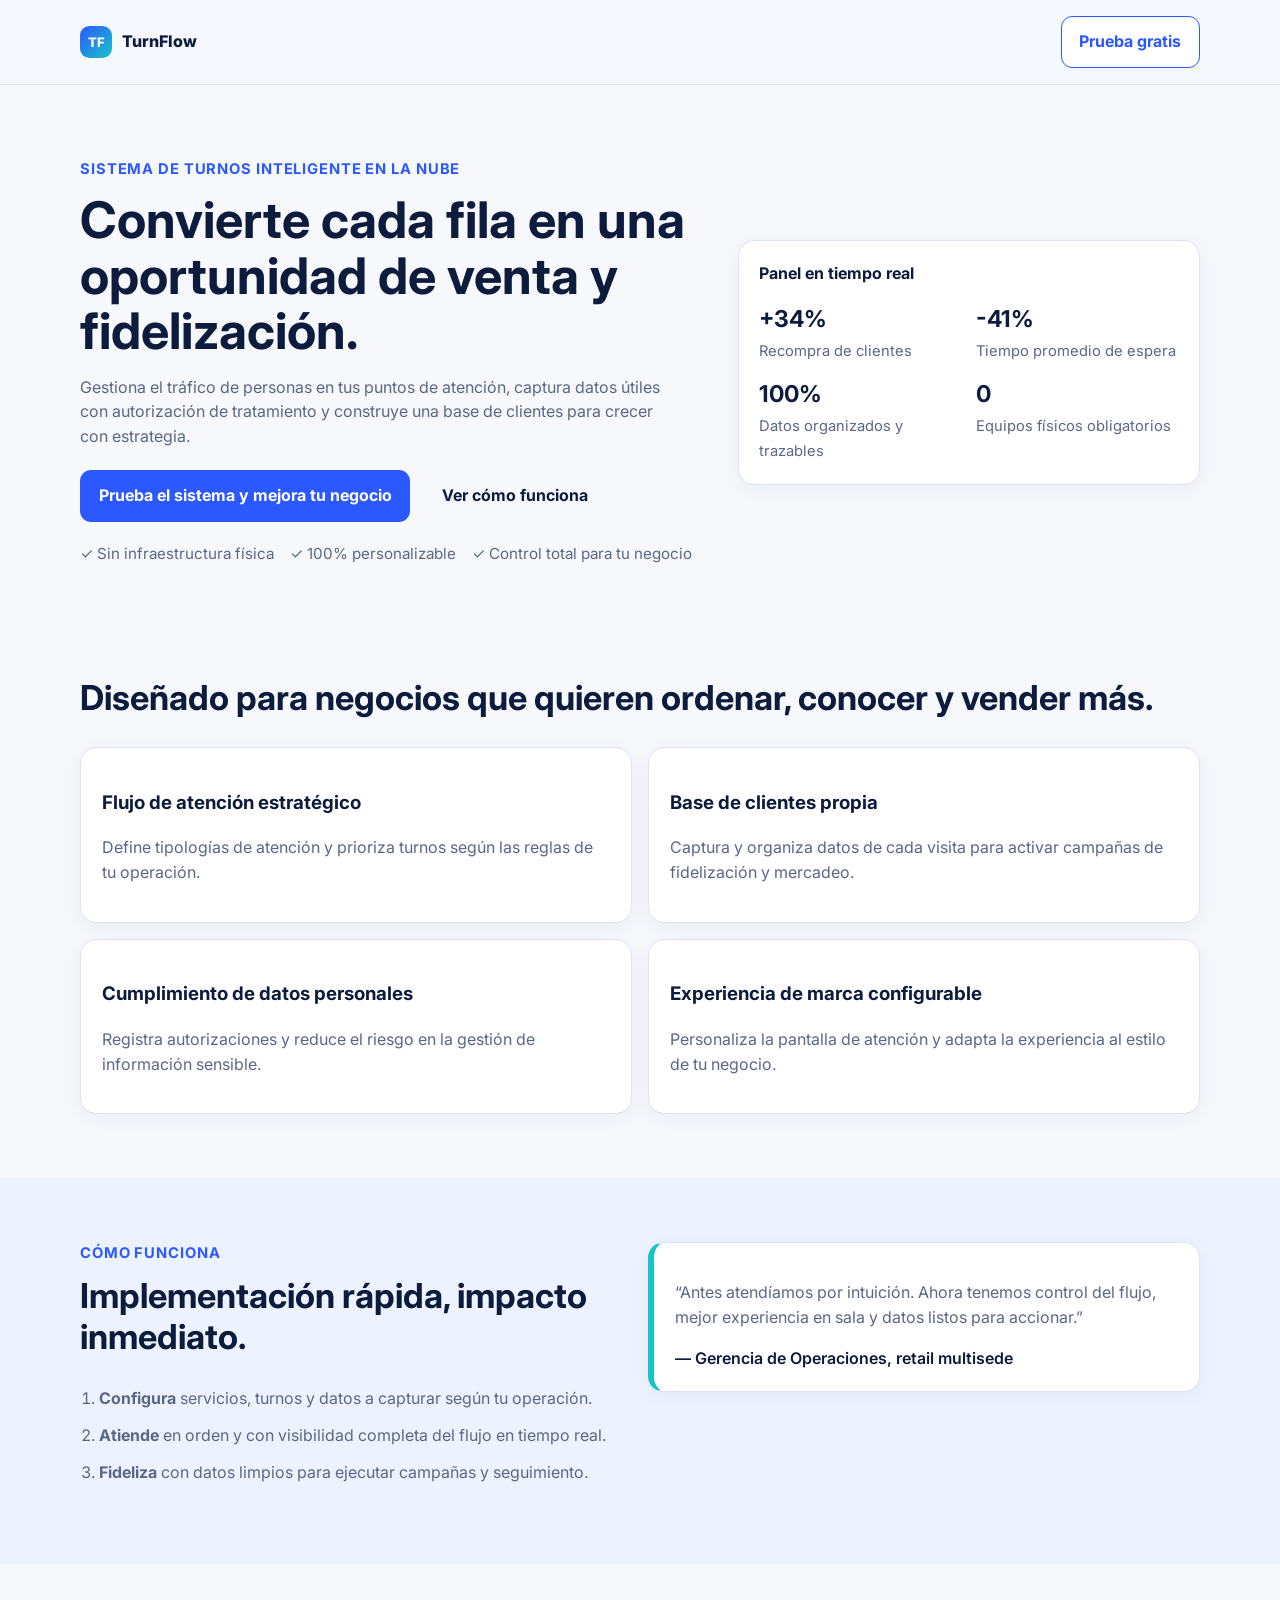
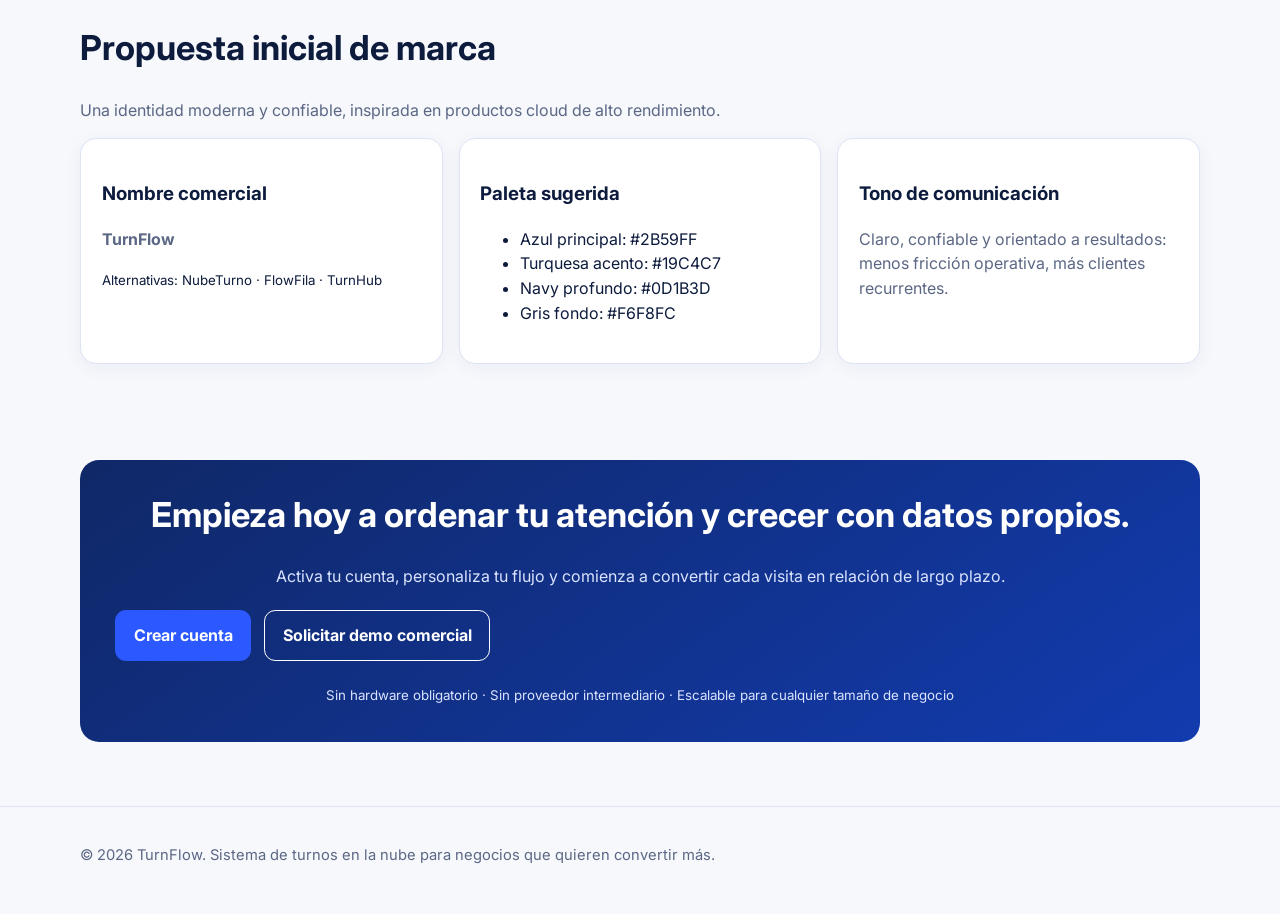
==== index.html @ b448d9f8 "Create conversion-focused TurnFlow landing page" ====
<!doctype html>
<html lang="es">
  <head>
    <meta charset="UTF-8" />
    <meta name="viewport" content="width=device-width, initial-scale=1.0" />
    <title>TurnFlow | Convierte filas en clientes fieles</title>
    <meta
      name="description"
      content="Sistema de turnos en la nube, 100% configurable y sin infraestructura física para ordenar el tráfico, proteger datos y fidelizar clientes."
    />
    <meta property="og:title" content="TurnFlow | Convierte filas en clientes fieles" />
    <meta
      property="og:description"
      content="Gestiona turnos, captura datos autorizados y aumenta la recurrencia de tus clientes desde una sola plataforma en la nube."
    />
    <meta property="og:type" content="website" />
    <link rel="preconnect" href="https://fonts.googleapis.com" />
    <link rel="preconnect" href="https://fonts.gstatic.com" crossorigin />
    <link
      href="https://fonts.googleapis.com/css2?family=Inter:wght@400;500;600;700;800&display=swap"
      rel="stylesheet"
    />
    <link rel="stylesheet" href="styles.css" />
  </head>
  <body>
    <header class="site-header">
      <div class="container nav">
        <a href="#" class="logo">
          <span class="logo-mark">TF</span>
          <span>TurnFlow</span>
        </a>
        <a class="btn btn-secondary" href="#cta">Prueba gratis</a>
      </div>
    </header>

    <main>
      <section class="hero">
        <div class="container hero-grid">
          <div>
            <p class="eyebrow">Sistema de turnos inteligente en la nube</p>
            <h1>Convierte cada fila en una oportunidad de venta y fidelización.</h1>
            <p class="hero-copy">
              Gestiona el tráfico de personas en tus puntos de atención, captura datos útiles con autorización de tratamiento y construye una base de clientes para crecer con estrategia.
            </p>
            <div class="hero-cta">
              <a class="btn btn-primary" href="#cta">Prueba el sistema y mejora tu negocio</a>
              <a class="btn btn-link" href="#demo">Ver cómo funciona</a>
            </div>
            <ul class="trust-list">
              <li>✓ Sin infraestructura física</li>
              <li>✓ 100% personalizable</li>
              <li>✓ Control total para tu negocio</li>
            </ul>
          </div>

          <aside class="card kpi-card" aria-label="Panel de métricas">
            <p class="card-title">Panel en tiempo real</p>
            <div class="kpi-grid">
              <div>
                <strong>+34%</strong>
                <span>Recompra de clientes</span>
              </div>
              <div>
                <strong>-41%</strong>
                <span>Tiempo promedio de espera</span>
              </div>
              <div>
                <strong>100%</strong>
                <span>Datos organizados y trazables</span>
              </div>
              <div>
                <strong>0</strong>
                <span>Equipos físicos obligatorios</span>
              </div>
            </div>
          </aside>
        </div>
      </section>

      <section class="section" id="beneficios">
        <div class="container">
          <h2>Diseñado para negocios que quieren ordenar, conocer y vender más.</h2>
          <div class="features-grid">
            <article class="card">
              <h3>Flujo de atención estratégico</h3>
              <p>Define tipologías de atención y prioriza turnos según las reglas de tu operación.</p>
            </article>
            <article class="card">
              <h3>Base de clientes propia</h3>
              <p>Captura y organiza datos de cada visita para activar campañas de fidelización y mercadeo.</p>
            </article>
            <article class="card">
              <h3>Cumplimiento de datos personales</h3>
              <p>Registra autorizaciones y reduce el riesgo en la gestión de información sensible.</p>
            </article>
            <article class="card">
              <h3>Experiencia de marca configurable</h3>
              <p>Personaliza la pantalla de atención y adapta la experiencia al estilo de tu negocio.</p>
            </article>
          </div>
        </div>
      </section>

      <section class="section section-alt" id="demo">
        <div class="container two-col">
          <div>
            <p class="eyebrow">Cómo funciona</p>
            <h2>Implementación rápida, impacto inmediato.</h2>
            <ol class="steps">
              <li><strong>Configura</strong> servicios, turnos y datos a capturar según tu operación.</li>
              <li><strong>Atiende</strong> en orden y con visibilidad completa del flujo en tiempo real.</li>
              <li><strong>Fideliza</strong> con datos limpios para ejecutar campañas y seguimiento.</li>
            </ol>
          </div>
          <div class="card quote">
            <p>
              “Antes atendíamos por intuición. Ahora tenemos control del flujo, mejor experiencia en sala y datos listos para accionar.”
            </p>
            <span>— Gerencia de Operaciones, retail multisede</span>
          </div>
        </div>
      </section>

      <section class="section" id="marca">
        <div class="container brand-kit">
          <h2>Propuesta inicial de marca</h2>
          <p>Una identidad moderna y confiable, inspirada en productos cloud de alto rendimiento.</p>
          <div class="brand-grid">
            <div class="card">
              <h3>Nombre comercial</h3>
              <p><strong>TurnFlow</strong></p>
              <small>Alternativas: NubeTurno · FlowFila · TurnHub</small>
            </div>
            <div class="card">
              <h3>Paleta sugerida</h3>
              <ul>
                <li>Azul principal: #2B59FF</li>
                <li>Turquesa acento: #19C4C7</li>
                <li>Navy profundo: #0D1B3D</li>
                <li>Gris fondo: #F6F8FC</li>
              </ul>
            </div>
            <div class="card">
              <h3>Tono de comunicación</h3>
              <p>Claro, confiable y orientado a resultados: menos fricción operativa, más clientes recurrentes.</p>
            </div>
          </div>
        </div>
      </section>

      <section class="section cta" id="cta">
        <div class="container cta-box">
          <h2>Empieza hoy a ordenar tu atención y crecer con datos propios.</h2>
          <p>Activa tu cuenta, personaliza tu flujo y comienza a convertir cada visita en relación de largo plazo.</p>
          <div class="hero-cta">
            <a class="btn btn-primary" href="#">Crear cuenta</a>
            <a class="btn btn-secondary" href="#">Solicitar demo comercial</a>
          </div>
          <small>Sin hardware obligatorio · Sin proveedor intermediario · Escalable para cualquier tamaño de negocio</small>
        </div>
      </section>
    </main>

    <footer class="site-footer">
      <div class="container">
        <p>© 2026 TurnFlow. Sistema de turnos en la nube para negocios que quieren convertir más.</p>
      </div>
    </footer>
  </body>
</html>
---- styles.css ----
:root {
  --primary: #2b59ff;
  --primary-dark: #1a3dba;
  --accent: #19c4c7;
  --ink: #0d1b3d;
  --muted: #5b6784;
  --surface: #ffffff;
  --bg: #f6f8fc;
  --line: #dde3f3;
}

* { box-sizing: border-box; }
body {
  margin: 0;
  font-family: 'Inter', system-ui, -apple-system, sans-serif;
  color: var(--ink);
  background: var(--bg);
  line-height: 1.55;
}

.container { width: min(1120px, 92%); margin: 0 auto; }

.site-header {
  position: sticky;
  top: 0;
  background: rgba(246, 248, 252, 0.9);
  backdrop-filter: blur(8px);
  border-bottom: 1px solid var(--line);
  z-index: 20;
}
.nav { display: flex; justify-content: space-between; align-items: center; padding: 1rem 0; }
.logo { display: flex; align-items: center; gap: 0.65rem; color: var(--ink); text-decoration: none; font-weight: 800; }
.logo-mark {
  width: 2rem;
  height: 2rem;
  border-radius: 0.6rem;
  display: inline-grid;
  place-items: center;
  color: #fff;
  background: linear-gradient(135deg, var(--primary), var(--accent));
  font-size: 0.82rem;
}

.hero { padding: 4.6rem 0 3rem; }
.hero-grid {
  display: grid;
  gap: 2rem;
  align-items: center;
  grid-template-columns: 1.15fr 0.85fr;
}
.eyebrow { color: var(--primary); font-weight: 700; margin: 0 0 0.7rem; font-size: 0.92rem; text-transform: uppercase; letter-spacing: 0.06em; }
h1 { font-size: clamp(2rem, 4.4vw, 3.15rem); line-height: 1.1; margin: 0 0 1rem; }
.hero-copy { color: var(--muted); max-width: 60ch; }

.hero-cta { display: flex; flex-wrap: wrap; gap: 0.8rem; margin: 1.3rem 0; }
.btn {
  display: inline-flex;
  align-items: center;
  justify-content: center;
  border-radius: 0.7rem;
  padding: 0.78rem 1.1rem;
  font-weight: 700;
  text-decoration: none;
  border: 1px solid transparent;
}
.btn-primary { color: #fff; background: var(--primary); }
.btn-primary:hover { background: var(--primary-dark); }
.btn-secondary { color: var(--primary); border-color: var(--primary); background: #fff; }
.btn-link { color: var(--ink); }

.trust-list {
  margin: 1rem 0 0;
  padding: 0;
  list-style: none;
  display: flex;
  gap: 1rem;
  flex-wrap: wrap;
  color: var(--muted);
  font-size: 0.95rem;
}

.section { padding: 4rem 0; }
.section-alt { background: #edf2ff; }
h2 { font-size: clamp(1.5rem, 3vw, 2.15rem); line-height: 1.18; margin-top: 0; }

.card {
  background: var(--surface);
  border: 1px solid var(--line);
  border-radius: 1rem;
  padding: 1.3rem;
  box-shadow: 0 4px 18px rgba(19, 39, 92, 0.05);
}
.kpi-card .card-title { margin-top: 0; font-weight: 700; }
.kpi-grid { display: grid; grid-template-columns: repeat(2, minmax(0, 1fr)); gap: 0.9rem; }
.kpi-grid strong { display: block; font-size: 1.45rem; }
.kpi-grid span { color: var(--muted); font-size: 0.92rem; }

.features-grid {
  display: grid;
  grid-template-columns: repeat(2, minmax(0, 1fr));
  gap: 1rem;
  margin-top: 1.2rem;
}
.features-grid p, .steps, .quote p, .brand-kit p { color: var(--muted); }

.two-col { display: grid; gap: 1rem; grid-template-columns: 1fr 1fr; align-items: start; }
.steps { padding-left: 1.2rem; display: grid; gap: 0.75rem; }
.quote { border-left: 6px solid var(--accent); }
.quote span { display: block; margin-top: 0.6rem; color: var(--ink); font-weight: 600; }

.brand-grid { display: grid; gap: 1rem; grid-template-columns: repeat(3, minmax(0, 1fr)); margin-top: 1rem; }

.cta { padding-top: 2rem; }
.cta-box {
  text-align: center;
  background: linear-gradient(145deg, #102867, #123baf);
  color: white;
  padding: 2.2rem;
  border-radius: 1.2rem;
}
.cta-box p, .cta-box small { color: #dbe4ff; }
.cta-box .btn-secondary { border-color: #fff; color: #fff; background: transparent; }

.site-footer { border-top: 1px solid var(--line); padding: 1.4rem 0 2rem; color: var(--muted); font-size: 0.92rem; }

@media (max-width: 900px) {
  .hero-grid,
  .features-grid,
  .two-col,
  .brand-grid {
    grid-template-columns: 1fr;
  }
  .hero { padding-top: 3rem; }
}
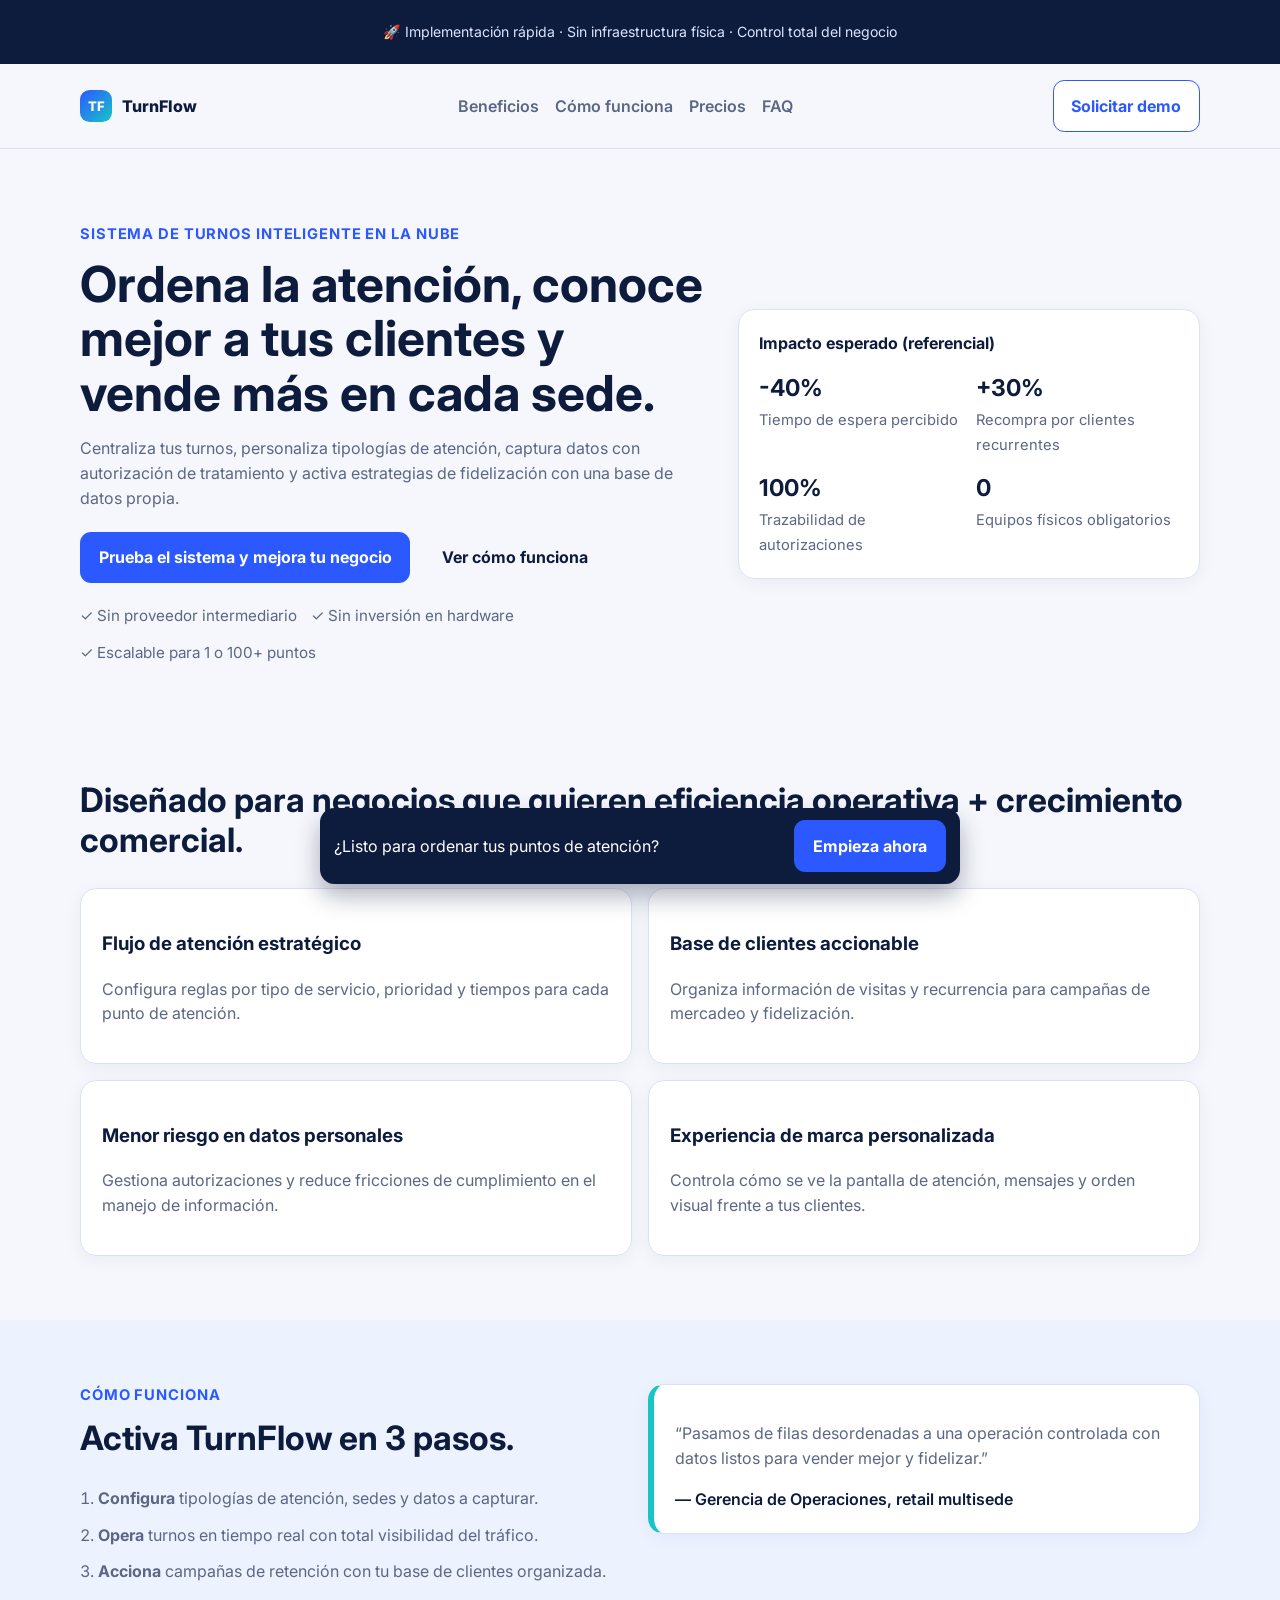
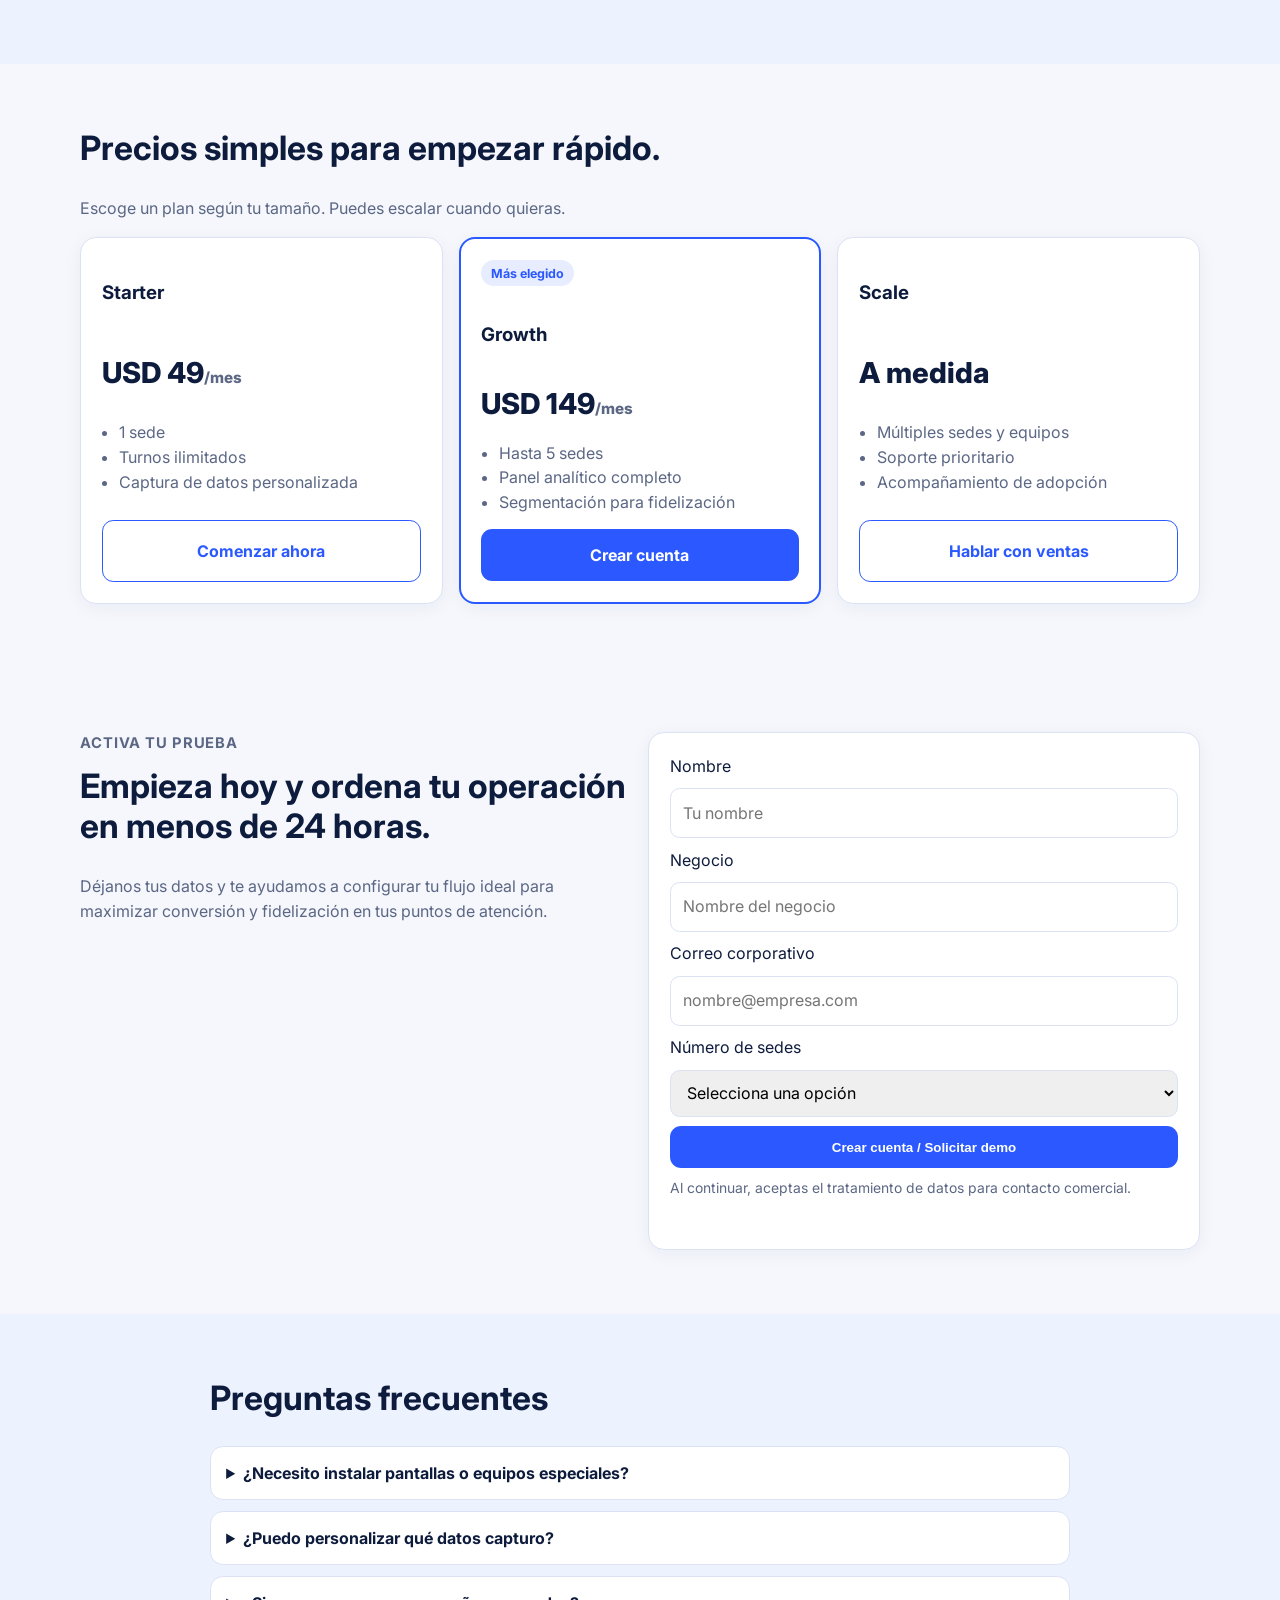
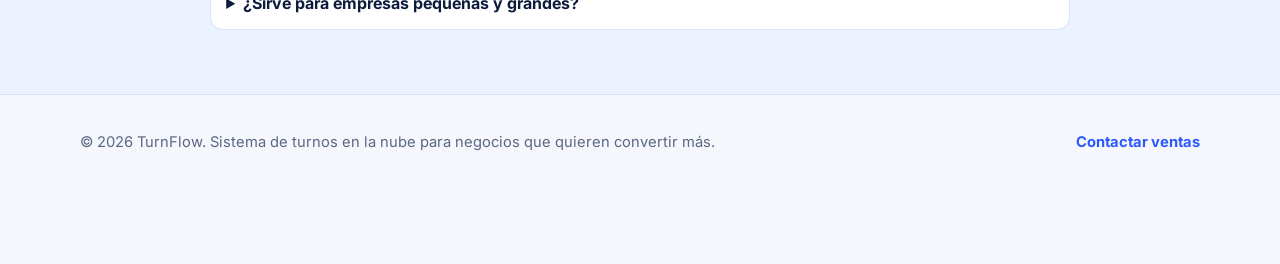
==== commit 2c8b1a80: "Refine landing conversion flow and add Vercel auto-deploy workflow" ====
--- a/index.html
+++ b/index.html
@@ -6,12 +6,12 @@
     <title>TurnFlow | Convierte filas en clientes fieles</title>
     <meta
       name="description"
-      content="Sistema de turnos en la nube, 100% configurable y sin infraestructura física para ordenar el tráfico, proteger datos y fidelizar clientes."
+      content="Sistema de turnos en la nube para ordenar el tráfico, capturar datos autorizados y aumentar la recompra en tus puntos de atención."
     />
     <meta property="og:title" content="TurnFlow | Convierte filas en clientes fieles" />
     <meta
       property="og:description"
-      content="Gestiona turnos, captura datos autorizados y aumenta la recurrencia de tus clientes desde una sola plataforma en la nube."
+      content="Sin hardware, 100% configurable y listo para crecer con tus sedes."
     />
     <meta property="og:type" content="website" />
     <link rel="preconnect" href="https://fonts.googleapis.com" />
@@ -23,50 +23,62 @@
     <link rel="stylesheet" href="styles.css" />
   </head>
   <body>
+    <div class="topbar">
+      <p>🚀 Implementación rápida · Sin infraestructura física · Control total del negocio</p>
+    </div>
+
     <header class="site-header">
       <div class="container nav">
-        <a href="#" class="logo">
+        <a href="#inicio" class="logo" aria-label="Ir al inicio">
           <span class="logo-mark">TF</span>
           <span>TurnFlow</span>
         </a>
-        <a class="btn btn-secondary" href="#cta">Prueba gratis</a>
+
+        <nav class="nav-links" aria-label="Principal">
+          <a href="#beneficios">Beneficios</a>
+          <a href="#como-funciona">Cómo funciona</a>
+          <a href="#precios">Precios</a>
+          <a href="#faq">FAQ</a>
+        </nav>
+
+        <a class="btn btn-secondary" href="#cta">Solicitar demo</a>
       </div>
     </header>
 
-    <main>
+    <main id="inicio">
       <section class="hero">
         <div class="container hero-grid">
           <div>
             <p class="eyebrow">Sistema de turnos inteligente en la nube</p>
-            <h1>Convierte cada fila en una oportunidad de venta y fidelización.</h1>
+            <h1>Ordena la atención, conoce mejor a tus clientes y vende más en cada sede.</h1>
             <p class="hero-copy">
-              Gestiona el tráfico de personas en tus puntos de atención, captura datos útiles con autorización de tratamiento y construye una base de clientes para crecer con estrategia.
+              Centraliza tus turnos, personaliza tipologías de atención, captura datos con autorización de tratamiento y activa estrategias de fidelización con una base de datos propia.
             </p>
             <div class="hero-cta">
               <a class="btn btn-primary" href="#cta">Prueba el sistema y mejora tu negocio</a>
-              <a class="btn btn-link" href="#demo">Ver cómo funciona</a>
+              <a class="btn btn-link" href="#como-funciona">Ver cómo funciona</a>
             </div>
             <ul class="trust-list">
-              <li>✓ Sin infraestructura física</li>
-              <li>✓ 100% personalizable</li>
-              <li>✓ Control total para tu negocio</li>
+              <li>✓ Sin proveedor intermediario</li>
+              <li>✓ Sin inversión en hardware</li>
+              <li>✓ Escalable para 1 o 100+ puntos</li>
             </ul>
           </div>
 
           <aside class="card kpi-card" aria-label="Panel de métricas">
-            <p class="card-title">Panel en tiempo real</p>
+            <p class="card-title">Impacto esperado (referencial)</p>
             <div class="kpi-grid">
               <div>
-                <strong>+34%</strong>
-                <span>Recompra de clientes</span>
-              </div>
-              <div>
-                <strong>-41%</strong>
-                <span>Tiempo promedio de espera</span>
+                <strong>-40%</strong>
+                <span>Tiempo de espera percibido</span>
+              </div>
+              <div>
+                <strong>+30%</strong>
+                <span>Recompra por clientes recurrentes</span>
               </div>
               <div>
                 <strong>100%</strong>
-                <span>Datos organizados y trazables</span>
+                <span>Trazabilidad de autorizaciones</span>
               </div>
               <div>
                 <strong>0</strong>
@@ -79,92 +91,155 @@
 
       <section class="section" id="beneficios">
         <div class="container">
-          <h2>Diseñado para negocios que quieren ordenar, conocer y vender más.</h2>
+          <h2>Diseñado para negocios que quieren eficiencia operativa + crecimiento comercial.</h2>
           <div class="features-grid">
             <article class="card">
               <h3>Flujo de atención estratégico</h3>
-              <p>Define tipologías de atención y prioriza turnos según las reglas de tu operación.</p>
-            </article>
-            <article class="card">
-              <h3>Base de clientes propia</h3>
-              <p>Captura y organiza datos de cada visita para activar campañas de fidelización y mercadeo.</p>
-            </article>
-            <article class="card">
-              <h3>Cumplimiento de datos personales</h3>
-              <p>Registra autorizaciones y reduce el riesgo en la gestión de información sensible.</p>
-            </article>
-            <article class="card">
-              <h3>Experiencia de marca configurable</h3>
-              <p>Personaliza la pantalla de atención y adapta la experiencia al estilo de tu negocio.</p>
-            </article>
-          </div>
-        </div>
-      </section>
-
-      <section class="section section-alt" id="demo">
+              <p>Configura reglas por tipo de servicio, prioridad y tiempos para cada punto de atención.</p>
+            </article>
+            <article class="card">
+              <h3>Base de clientes accionable</h3>
+              <p>Organiza información de visitas y recurrencia para campañas de mercadeo y fidelización.</p>
+            </article>
+            <article class="card">
+              <h3>Menor riesgo en datos personales</h3>
+              <p>Gestiona autorizaciones y reduce fricciones de cumplimiento en el manejo de información.</p>
+            </article>
+            <article class="card">
+              <h3>Experiencia de marca personalizada</h3>
+              <p>Controla cómo se ve la pantalla de atención, mensajes y orden visual frente a tus clientes.</p>
+            </article>
+          </div>
+        </div>
+      </section>
+
+      <section class="section section-alt" id="como-funciona">
         <div class="container two-col">
           <div>
             <p class="eyebrow">Cómo funciona</p>
-            <h2>Implementación rápida, impacto inmediato.</h2>
+            <h2>Activa TurnFlow en 3 pasos.</h2>
             <ol class="steps">
-              <li><strong>Configura</strong> servicios, turnos y datos a capturar según tu operación.</li>
-              <li><strong>Atiende</strong> en orden y con visibilidad completa del flujo en tiempo real.</li>
-              <li><strong>Fideliza</strong> con datos limpios para ejecutar campañas y seguimiento.</li>
+              <li><strong>Configura</strong> tipologías de atención, sedes y datos a capturar.</li>
+              <li><strong>Opera</strong> turnos en tiempo real con total visibilidad del tráfico.</li>
+              <li><strong>Acciona</strong> campañas de retención con tu base de clientes organizada.</li>
             </ol>
           </div>
           <div class="card quote">
             <p>
-              “Antes atendíamos por intuición. Ahora tenemos control del flujo, mejor experiencia en sala y datos listos para accionar.”
+              “Pasamos de filas desordenadas a una operación controlada con datos listos para vender mejor y fidelizar.”
             </p>
             <span>— Gerencia de Operaciones, retail multisede</span>
           </div>
         </div>
       </section>
 
-      <section class="section" id="marca">
-        <div class="container brand-kit">
-          <h2>Propuesta inicial de marca</h2>
-          <p>Una identidad moderna y confiable, inspirada en productos cloud de alto rendimiento.</p>
-          <div class="brand-grid">
-            <div class="card">
-              <h3>Nombre comercial</h3>
-              <p><strong>TurnFlow</strong></p>
-              <small>Alternativas: NubeTurno · FlowFila · TurnHub</small>
-            </div>
-            <div class="card">
-              <h3>Paleta sugerida</h3>
+      <section class="section" id="precios">
+        <div class="container">
+          <h2>Precios simples para empezar rápido.</h2>
+          <p class="section-intro">Escoge un plan según tu tamaño. Puedes escalar cuando quieras.</p>
+          <div class="pricing-grid">
+            <article class="card pricing-card">
+              <h3>Starter</h3>
+              <p class="price">USD 49<span>/mes</span></p>
               <ul>
-                <li>Azul principal: #2B59FF</li>
-                <li>Turquesa acento: #19C4C7</li>
-                <li>Navy profundo: #0D1B3D</li>
-                <li>Gris fondo: #F6F8FC</li>
+                <li>1 sede</li>
+                <li>Turnos ilimitados</li>
+                <li>Captura de datos personalizada</li>
               </ul>
-            </div>
-            <div class="card">
-              <h3>Tono de comunicación</h3>
-              <p>Claro, confiable y orientado a resultados: menos fricción operativa, más clientes recurrentes.</p>
-            </div>
-          </div>
-        </div>
-      </section>
-
-      <section class="section cta" id="cta">
-        <div class="container cta-box">
-          <h2>Empieza hoy a ordenar tu atención y crecer con datos propios.</h2>
-          <p>Activa tu cuenta, personaliza tu flujo y comienza a convertir cada visita en relación de largo plazo.</p>
-          <div class="hero-cta">
-            <a class="btn btn-primary" href="#">Crear cuenta</a>
-            <a class="btn btn-secondary" href="#">Solicitar demo comercial</a>
-          </div>
-          <small>Sin hardware obligatorio · Sin proveedor intermediario · Escalable para cualquier tamaño de negocio</small>
+              <a class="btn btn-secondary" href="#cta">Comenzar ahora</a>
+            </article>
+            <article class="card pricing-card featured">
+              <p class="badge">Más elegido</p>
+              <h3>Growth</h3>
+              <p class="price">USD 149<span>/mes</span></p>
+              <ul>
+                <li>Hasta 5 sedes</li>
+                <li>Panel analítico completo</li>
+                <li>Segmentación para fidelización</li>
+              </ul>
+              <a class="btn btn-primary" href="#cta">Crear cuenta</a>
+            </article>
+            <article class="card pricing-card">
+              <h3>Scale</h3>
+              <p class="price">A medida</p>
+              <ul>
+                <li>Múltiples sedes y equipos</li>
+                <li>Soporte prioritario</li>
+                <li>Acompañamiento de adopción</li>
+              </ul>
+              <a class="btn btn-secondary" href="#cta">Hablar con ventas</a>
+            </article>
+          </div>
+        </div>
+      </section>
+
+      <section class="section" id="cta">
+        <div class="container cta-shell">
+          <div class="cta-copy">
+            <p class="eyebrow">Activa tu prueba</p>
+            <h2>Empieza hoy y ordena tu operación en menos de 24 horas.</h2>
+            <p>
+              Déjanos tus datos y te ayudamos a configurar tu flujo ideal para maximizar conversión y fidelización en tus puntos de atención.
+            </p>
+          </div>
+
+          <form class="card lead-form" id="lead-form">
+            <label for="name">Nombre</label>
+            <input id="name" name="name" type="text" placeholder="Tu nombre" required />
+
+            <label for="business">Negocio</label>
+            <input id="business" name="business" type="text" placeholder="Nombre del negocio" required />
+
+            <label for="email">Correo corporativo</label>
+            <input id="email" name="email" type="email" placeholder="nombre@empresa.com" required />
+
+            <label for="size">Número de sedes</label>
+            <select id="size" name="size" required>
+              <option value="" selected disabled>Selecciona una opción</option>
+              <option>1 sede</option>
+              <option>2 a 5 sedes</option>
+              <option>6 a 20 sedes</option>
+              <option>20+ sedes</option>
+            </select>
+
+            <button class="btn btn-primary" type="submit">Crear cuenta / Solicitar demo</button>
+            <p class="form-note">Al continuar, aceptas el tratamiento de datos para contacto comercial.</p>
+            <p id="form-success" class="form-success" role="status" aria-live="polite"></p>
+          </form>
+        </div>
+      </section>
+
+      <section class="section section-alt" id="faq">
+        <div class="container faq">
+          <h2>Preguntas frecuentes</h2>
+          <details>
+            <summary>¿Necesito instalar pantallas o equipos especiales?</summary>
+            <p>No. TurnFlow es cloud y funciona con la infraestructura digital que ya tienes.</p>
+          </details>
+          <details>
+            <summary>¿Puedo personalizar qué datos capturo?</summary>
+            <p>Sí. Definimos contigo qué información necesitas según tu estrategia y cumplimiento.</p>
+          </details>
+          <details>
+            <summary>¿Sirve para empresas pequeñas y grandes?</summary>
+            <p>Sí. El sistema escala desde una sola sede hasta operaciones multisede.</p>
+          </details>
         </div>
       </section>
     </main>
 
+    <div class="sticky-cta">
+      <p>¿Listo para ordenar tus puntos de atención?</p>
+      <a class="btn btn-primary" href="#cta">Empieza ahora</a>
+    </div>
+
     <footer class="site-footer">
-      <div class="container">
+      <div class="container footer-grid">
         <p>© 2026 TurnFlow. Sistema de turnos en la nube para negocios que quieren convertir más.</p>
+        <a href="#cta">Contactar ventas</a>
       </div>
     </footer>
+
+    <script src="script.js"></script>
   </body>
 </html>
--- a/styles.css
+++ b/styles.css
@@ -1,15 +1,23 @@
 :root {
   --primary: #2b59ff;
-  --primary-dark: #1a3dba;
+  --primary-dark: #1738ad;
   --accent: #19c4c7;
   --ink: #0d1b3d;
   --muted: #5b6784;
   --surface: #ffffff;
-  --bg: #f6f8fc;
-  --line: #dde3f3;
-}
-
-* { box-sizing: border-box; }
+  --bg: #f5f7fc;
+  --line: #dbe2f4;
+  --ok: #0e9f6e;
+}
+
+* {
+  box-sizing: border-box;
+}
+
+html {
+  scroll-behavior: smooth;
+}
+
 body {
   margin: 0;
   font-family: 'Inter', system-ui, -apple-system, sans-serif;
@@ -18,18 +26,45 @@
   line-height: 1.55;
 }
 
-.container { width: min(1120px, 92%); margin: 0 auto; }
+.container {
+  width: min(1120px, 92%);
+  margin: 0 auto;
+}
+
+.topbar {
+  text-align: center;
+  background: #0d1b3d;
+  color: #dbe4ff;
+  font-size: 0.88rem;
+  padding: 0.45rem 0.75rem;
+}
 
 .site-header {
   position: sticky;
   top: 0;
-  background: rgba(246, 248, 252, 0.9);
+  background: rgba(245, 247, 252, 0.92);
   backdrop-filter: blur(8px);
   border-bottom: 1px solid var(--line);
   z-index: 20;
 }
-.nav { display: flex; justify-content: space-between; align-items: center; padding: 1rem 0; }
-.logo { display: flex; align-items: center; gap: 0.65rem; color: var(--ink); text-decoration: none; font-weight: 800; }
+
+.nav {
+  display: flex;
+  justify-content: space-between;
+  align-items: center;
+  gap: 1rem;
+  padding: 1rem 0;
+}
+
+.logo {
+  display: inline-flex;
+  align-items: center;
+  gap: 0.65rem;
+  color: var(--ink);
+  text-decoration: none;
+  font-weight: 800;
+}
+
 .logo-mark {
   width: 2rem;
   height: 2rem;
@@ -41,18 +76,67 @@
   font-size: 0.82rem;
 }
 
-.hero { padding: 4.6rem 0 3rem; }
+.nav-links {
+  display: inline-flex;
+  gap: 1rem;
+}
+
+.nav-links a {
+  text-decoration: none;
+  color: var(--muted);
+  font-weight: 600;
+}
+
+.hero {
+  padding: 4.6rem 0 3.2rem;
+}
+
 .hero-grid {
   display: grid;
   gap: 2rem;
   align-items: center;
   grid-template-columns: 1.15fr 0.85fr;
 }
-.eyebrow { color: var(--primary); font-weight: 700; margin: 0 0 0.7rem; font-size: 0.92rem; text-transform: uppercase; letter-spacing: 0.06em; }
-h1 { font-size: clamp(2rem, 4.4vw, 3.15rem); line-height: 1.1; margin: 0 0 1rem; }
-.hero-copy { color: var(--muted); max-width: 60ch; }
-
-.hero-cta { display: flex; flex-wrap: wrap; gap: 0.8rem; margin: 1.3rem 0; }
+
+.eyebrow {
+  color: var(--primary);
+  font-weight: 700;
+  margin: 0 0 0.7rem;
+  font-size: 0.92rem;
+  text-transform: uppercase;
+  letter-spacing: 0.06em;
+}
+
+h1 {
+  font-size: clamp(2rem, 4.4vw, 3.1rem);
+  line-height: 1.1;
+  margin: 0 0 1rem;
+}
+
+h2 {
+  font-size: clamp(1.45rem, 3vw, 2.1rem);
+  line-height: 1.2;
+  margin-top: 0;
+}
+
+.hero-copy,
+.section-intro,
+.features-grid p,
+.steps,
+.quote p,
+.faq p,
+.form-note,
+.cta-copy p {
+  color: var(--muted);
+}
+
+.hero-cta {
+  display: flex;
+  flex-wrap: wrap;
+  gap: 0.8rem;
+  margin: 1.3rem 0;
+}
+
 .btn {
   display: inline-flex;
   align-items: center;
@@ -62,26 +146,46 @@
   font-weight: 700;
   text-decoration: none;
   border: 1px solid transparent;
-}
-.btn-primary { color: #fff; background: var(--primary); }
-.btn-primary:hover { background: var(--primary-dark); }
-.btn-secondary { color: var(--primary); border-color: var(--primary); background: #fff; }
-.btn-link { color: var(--ink); }
+  cursor: pointer;
+}
+
+.btn-primary {
+  color: #fff;
+  background: var(--primary);
+}
+
+.btn-primary:hover {
+  background: var(--primary-dark);
+}
+
+.btn-secondary {
+  color: var(--primary);
+  border-color: var(--primary);
+  background: #fff;
+}
+
+.btn-link {
+  color: var(--ink);
+}
 
 .trust-list {
   margin: 1rem 0 0;
   padding: 0;
   list-style: none;
   display: flex;
-  gap: 1rem;
+  gap: 0.85rem;
   flex-wrap: wrap;
   color: var(--muted);
   font-size: 0.95rem;
 }
 
-.section { padding: 4rem 0; }
-.section-alt { background: #edf2ff; }
-h2 { font-size: clamp(1.5rem, 3vw, 2.15rem); line-height: 1.18; margin-top: 0; }
+.section {
+  padding: 4rem 0;
+}
+
+.section-alt {
+  background: #edf2ff;
+}
 
 .card {
   background: var(--surface);
@@ -90,10 +194,27 @@
   padding: 1.3rem;
   box-shadow: 0 4px 18px rgba(19, 39, 92, 0.05);
 }
-.kpi-card .card-title { margin-top: 0; font-weight: 700; }
-.kpi-grid { display: grid; grid-template-columns: repeat(2, minmax(0, 1fr)); gap: 0.9rem; }
-.kpi-grid strong { display: block; font-size: 1.45rem; }
-.kpi-grid span { color: var(--muted); font-size: 0.92rem; }
+
+.kpi-card .card-title {
+  margin-top: 0;
+  font-weight: 700;
+}
+
+.kpi-grid {
+  display: grid;
+  grid-template-columns: repeat(2, minmax(0, 1fr));
+  gap: 0.9rem;
+}
+
+.kpi-grid strong {
+  display: block;
+  font-size: 1.45rem;
+}
+
+.kpi-grid span {
+  color: var(--muted);
+  font-size: 0.92rem;
+}
 
 .features-grid {
   display: grid;
@@ -101,34 +222,184 @@
   gap: 1rem;
   margin-top: 1.2rem;
 }
-.features-grid p, .steps, .quote p, .brand-kit p { color: var(--muted); }
-
-.two-col { display: grid; gap: 1rem; grid-template-columns: 1fr 1fr; align-items: start; }
-.steps { padding-left: 1.2rem; display: grid; gap: 0.75rem; }
-.quote { border-left: 6px solid var(--accent); }
-.quote span { display: block; margin-top: 0.6rem; color: var(--ink); font-weight: 600; }
-
-.brand-grid { display: grid; gap: 1rem; grid-template-columns: repeat(3, minmax(0, 1fr)); margin-top: 1rem; }
-
-.cta { padding-top: 2rem; }
-.cta-box {
-  text-align: center;
-  background: linear-gradient(145deg, #102867, #123baf);
-  color: white;
-  padding: 2.2rem;
-  border-radius: 1.2rem;
-}
-.cta-box p, .cta-box small { color: #dbe4ff; }
-.cta-box .btn-secondary { border-color: #fff; color: #fff; background: transparent; }
-
-.site-footer { border-top: 1px solid var(--line); padding: 1.4rem 0 2rem; color: var(--muted); font-size: 0.92rem; }
-
-@media (max-width: 900px) {
+
+.two-col {
+  display: grid;
+  gap: 1rem;
+  grid-template-columns: 1fr 1fr;
+  align-items: start;
+}
+
+.steps {
+  padding-left: 1.1rem;
+  display: grid;
+  gap: 0.75rem;
+}
+
+.quote {
+  border-left: 6px solid var(--accent);
+}
+
+.quote span {
+  display: block;
+  margin-top: 0.6rem;
+  color: var(--ink);
+  font-weight: 600;
+}
+
+.pricing-grid {
+  display: grid;
+  grid-template-columns: repeat(3, minmax(0, 1fr));
+  gap: 1rem;
+  margin-top: 1rem;
+}
+
+.pricing-card {
+  display: grid;
+  gap: 0.9rem;
+}
+
+.price {
+  font-size: 1.8rem;
+  margin: 0;
+  font-weight: 800;
+}
+
+.price span {
+  font-size: 0.95rem;
+  color: var(--muted);
+}
+
+.pricing-card ul {
+  margin: 0;
+  padding-left: 1.1rem;
+  color: var(--muted);
+}
+
+.pricing-card.featured {
+  border: 2px solid var(--primary);
+}
+
+.badge {
+  display: inline-flex;
+  width: fit-content;
+  margin: 0;
+  background: #e7edff;
+  color: var(--primary);
+  border-radius: 999px;
+  padding: 0.22rem 0.6rem;
+  font-size: 0.78rem;
+  font-weight: 700;
+}
+
+.cta-shell {
+  display: grid;
+  gap: 1rem;
+  grid-template-columns: 1fr 1fr;
+}
+
+.lead-form {
+  display: grid;
+  gap: 0.6rem;
+}
+
+.lead-form input,
+.lead-form select {
+  border: 1px solid var(--line);
+  border-radius: 0.6rem;
+  padding: 0.72rem 0.75rem;
+  font: inherit;
+}
+
+.form-note {
+  font-size: 0.87rem;
+  margin: 0;
+}
+
+.form-success {
+  min-height: 1.2rem;
+  margin: 0;
+  color: var(--ok);
+  font-weight: 600;
+}
+
+.faq {
+  max-width: 860px;
+}
+
+.faq details {
+  background: #fff;
+  border: 1px solid var(--line);
+  border-radius: 0.8rem;
+  padding: 0.85rem 0.95rem;
+}
+
+.faq details + details {
+  margin-top: 0.7rem;
+}
+
+.faq summary {
+  cursor: pointer;
+  font-weight: 700;
+}
+
+.sticky-cta {
+  position: fixed;
+  bottom: 1rem;
+  left: 50%;
+  transform: translateX(-50%);
+  width: min(640px, 94%);
+  display: flex;
+  justify-content: space-between;
+  align-items: center;
+  gap: 1rem;
+  background: #0d1b3d;
+  color: #fff;
+  padding: 0.75rem 0.9rem;
+  border-radius: 0.9rem;
+  box-shadow: 0 12px 24px rgba(10, 20, 48, 0.32);
+}
+
+.sticky-cta p {
+  margin: 0;
+}
+
+.site-footer {
+  border-top: 1px solid var(--line);
+  padding: 1.3rem 0 6rem;
+  color: var(--muted);
+  font-size: 0.92rem;
+}
+
+.footer-grid {
+  display: flex;
+  justify-content: space-between;
+  gap: 1rem;
+  align-items: center;
+}
+
+.footer-grid a {
+  color: var(--primary);
+  text-decoration: none;
+  font-weight: 700;
+}
+
+@media (max-width: 980px) {
   .hero-grid,
   .features-grid,
   .two-col,
-  .brand-grid {
+  .pricing-grid,
+  .cta-shell {
     grid-template-columns: 1fr;
   }
-  .hero { padding-top: 3rem; }
-}
+
+  .nav-links {
+    display: none;
+  }
+
+  .sticky-cta {
+    align-items: stretch;
+    flex-direction: column;
+    text-align: center;
+  }
+}
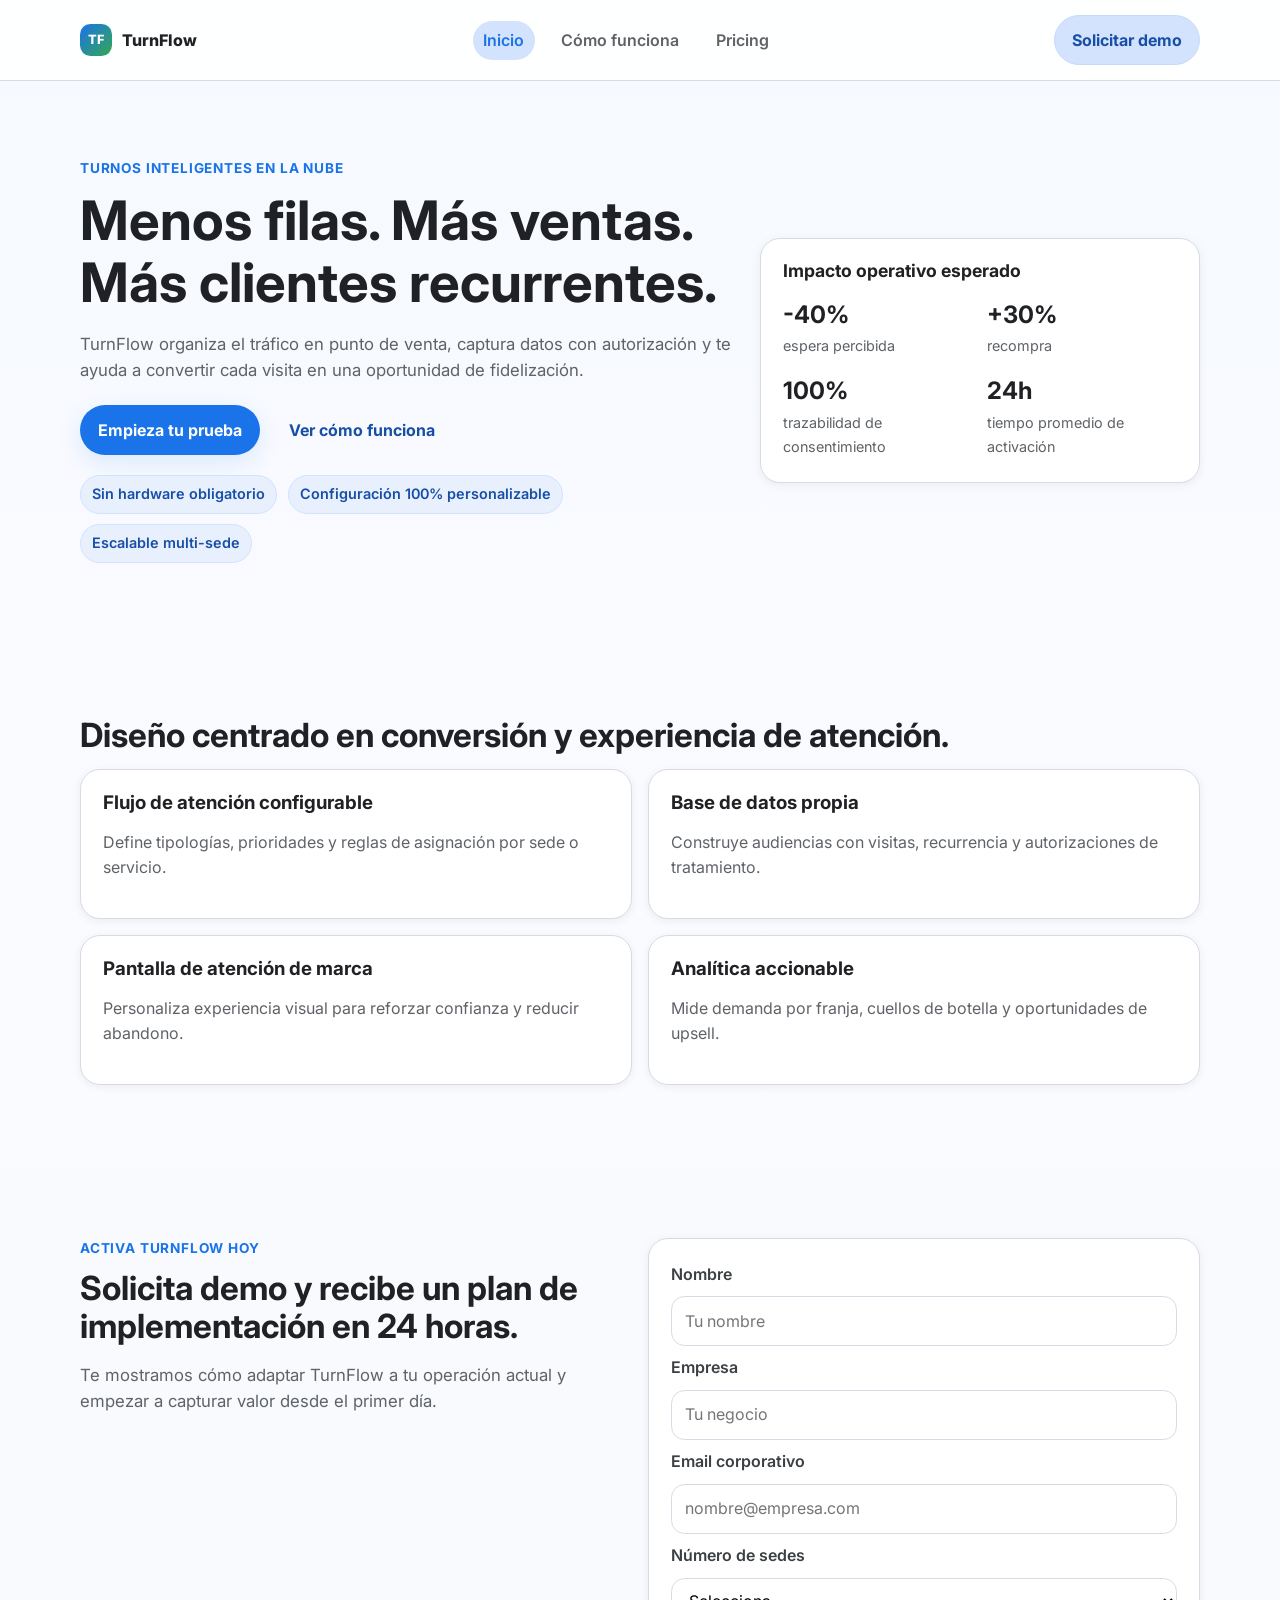
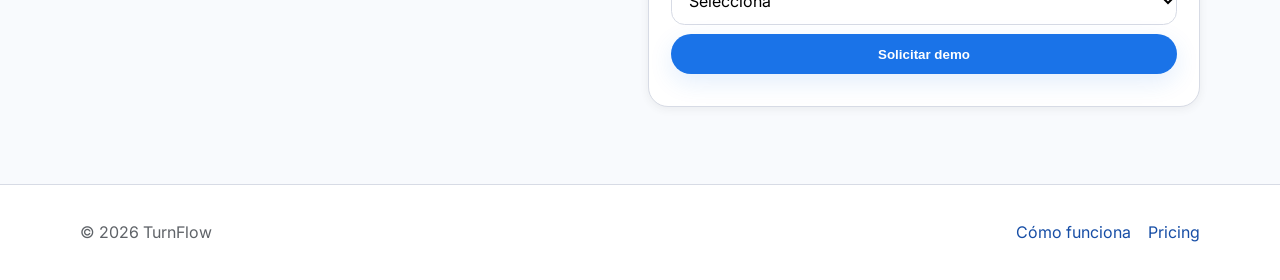
==== commit fc80037f: "Add dedicated pricing and how-it-works pages with expanded FAQ" ====
--- a/index.html
+++ b/index.html
@@ -6,14 +6,8 @@
     <title>TurnFlow | Convierte filas en clientes fieles</title>
     <meta
       name="description"
-      content="Sistema de turnos en la nube para ordenar el tráfico, capturar datos autorizados y aumentar la recompra en tus puntos de atención."
+      content="Sistema de turnos cloud para ordenar atención, capturar datos autorizados y aumentar recompra."
     />
-    <meta property="og:title" content="TurnFlow | Convierte filas en clientes fieles" />
-    <meta
-      property="og:description"
-      content="Sin hardware, 100% configurable y listo para crecer con tus sedes."
-    />
-    <meta property="og:type" content="website" />
     <link rel="preconnect" href="https://fonts.googleapis.com" />
     <link rel="preconnect" href="https://fonts.gstatic.com" crossorigin />
     <link
@@ -23,220 +17,138 @@
     <link rel="stylesheet" href="styles.css" />
   </head>
   <body>
-    <div class="topbar">
-      <p>🚀 Implementación rápida · Sin infraestructura física · Control total del negocio</p>
-    </div>
-
     <header class="site-header">
-      <div class="container nav">
-        <a href="#inicio" class="logo" aria-label="Ir al inicio">
+      <div class="container nav-shell">
+        <a href="index.html" class="logo" aria-label="TurnFlow inicio">
           <span class="logo-mark">TF</span>
           <span>TurnFlow</span>
         </a>
 
-        <nav class="nav-links" aria-label="Principal">
-          <a href="#beneficios">Beneficios</a>
-          <a href="#como-funciona">Cómo funciona</a>
-          <a href="#precios">Precios</a>
-          <a href="#faq">FAQ</a>
+        <nav class="nav-links" aria-label="Navegación principal">
+          <a href="index.html" aria-current="page">Inicio</a>
+          <a href="como-funciona.html">Cómo funciona</a>
+          <a href="pricing.html">Pricing</a>
         </nav>
 
-        <a class="btn btn-secondary" href="#cta">Solicitar demo</a>
+        <a class="btn btn-tonal" href="#cta">Solicitar demo</a>
       </div>
     </header>
 
-    <main id="inicio">
-      <section class="hero">
+    <main>
+      <section class="hero section">
         <div class="container hero-grid">
           <div>
-            <p class="eyebrow">Sistema de turnos inteligente en la nube</p>
-            <h1>Ordena la atención, conoce mejor a tus clientes y vende más en cada sede.</h1>
-            <p class="hero-copy">
-              Centraliza tus turnos, personaliza tipologías de atención, captura datos con autorización de tratamiento y activa estrategias de fidelización con una base de datos propia.
+            <p class="eyebrow">Turnos inteligentes en la nube</p>
+            <h1>Menos filas. Más ventas. Más clientes recurrentes.</h1>
+            <p class="lead">
+              TurnFlow organiza el tráfico en punto de venta, captura datos con autorización y te
+              ayuda a convertir cada visita en una oportunidad de fidelización.
             </p>
-            <div class="hero-cta">
-              <a class="btn btn-primary" href="#cta">Prueba el sistema y mejora tu negocio</a>
-              <a class="btn btn-link" href="#como-funciona">Ver cómo funciona</a>
+
+            <div class="cta-row">
+              <a class="btn btn-primary" href="#cta">Empieza tu prueba</a>
+              <a class="btn btn-text" href="como-funciona.html">Ver cómo funciona</a>
             </div>
-            <ul class="trust-list">
-              <li>✓ Sin proveedor intermediario</li>
-              <li>✓ Sin inversión en hardware</li>
-              <li>✓ Escalable para 1 o 100+ puntos</li>
+
+            <ul class="chips">
+              <li>Sin hardware obligatorio</li>
+              <li>Configuración 100% personalizable</li>
+              <li>Escalable multi-sede</li>
             </ul>
           </div>
 
-          <aside class="card kpi-card" aria-label="Panel de métricas">
-            <p class="card-title">Impacto esperado (referencial)</p>
-            <div class="kpi-grid">
-              <div>
+          <aside class="card metric-panel" aria-label="Métricas">
+            <h2>Impacto operativo esperado</h2>
+            <div class="metric-grid">
+              <article>
                 <strong>-40%</strong>
-                <span>Tiempo de espera percibido</span>
-              </div>
-              <div>
+                <span>espera percibida</span>
+              </article>
+              <article>
                 <strong>+30%</strong>
-                <span>Recompra por clientes recurrentes</span>
-              </div>
-              <div>
+                <span>recompra</span>
+              </article>
+              <article>
                 <strong>100%</strong>
-                <span>Trazabilidad de autorizaciones</span>
-              </div>
-              <div>
-                <strong>0</strong>
-                <span>Equipos físicos obligatorios</span>
-              </div>
+                <span>trazabilidad de consentimiento</span>
+              </article>
+              <article>
+                <strong>24h</strong>
+                <span>tiempo promedio de activación</span>
+              </article>
             </div>
           </aside>
         </div>
       </section>
 
-      <section class="section" id="beneficios">
+      <section class="section">
         <div class="container">
-          <h2>Diseñado para negocios que quieren eficiencia operativa + crecimiento comercial.</h2>
-          <div class="features-grid">
+          <h2>Diseño centrado en conversión y experiencia de atención.</h2>
+          <div class="feature-grid">
             <article class="card">
-              <h3>Flujo de atención estratégico</h3>
-              <p>Configura reglas por tipo de servicio, prioridad y tiempos para cada punto de atención.</p>
+              <h3>Flujo de atención configurable</h3>
+              <p>Define tipologías, prioridades y reglas de asignación por sede o servicio.</p>
             </article>
             <article class="card">
-              <h3>Base de clientes accionable</h3>
-              <p>Organiza información de visitas y recurrencia para campañas de mercadeo y fidelización.</p>
+              <h3>Base de datos propia</h3>
+              <p>Construye audiencias con visitas, recurrencia y autorizaciones de tratamiento.</p>
             </article>
             <article class="card">
-              <h3>Menor riesgo en datos personales</h3>
-              <p>Gestiona autorizaciones y reduce fricciones de cumplimiento en el manejo de información.</p>
+              <h3>Pantalla de atención de marca</h3>
+              <p>Personaliza experiencia visual para reforzar confianza y reducir abandono.</p>
             </article>
             <article class="card">
-              <h3>Experiencia de marca personalizada</h3>
-              <p>Controla cómo se ve la pantalla de atención, mensajes y orden visual frente a tus clientes.</p>
+              <h3>Analítica accionable</h3>
+              <p>Mide demanda por franja, cuellos de botella y oportunidades de upsell.</p>
             </article>
           </div>
         </div>
       </section>
 
-      <section class="section section-alt" id="como-funciona">
-        <div class="container two-col">
+      <section class="section section-alt" id="cta">
+        <div class="container cta-layout">
           <div>
-            <p class="eyebrow">Cómo funciona</p>
-            <h2>Activa TurnFlow en 3 pasos.</h2>
-            <ol class="steps">
-              <li><strong>Configura</strong> tipologías de atención, sedes y datos a capturar.</li>
-              <li><strong>Opera</strong> turnos en tiempo real con total visibilidad del tráfico.</li>
-              <li><strong>Acciona</strong> campañas de retención con tu base de clientes organizada.</li>
-            </ol>
-          </div>
-          <div class="card quote">
-            <p>
-              “Pasamos de filas desordenadas a una operación controlada con datos listos para vender mejor y fidelizar.”
-            </p>
-            <span>— Gerencia de Operaciones, retail multisede</span>
-          </div>
-        </div>
-      </section>
-
-      <section class="section" id="precios">
-        <div class="container">
-          <h2>Precios simples para empezar rápido.</h2>
-          <p class="section-intro">Escoge un plan según tu tamaño. Puedes escalar cuando quieras.</p>
-          <div class="pricing-grid">
-            <article class="card pricing-card">
-              <h3>Starter</h3>
-              <p class="price">USD 49<span>/mes</span></p>
-              <ul>
-                <li>1 sede</li>
-                <li>Turnos ilimitados</li>
-                <li>Captura de datos personalizada</li>
-              </ul>
-              <a class="btn btn-secondary" href="#cta">Comenzar ahora</a>
-            </article>
-            <article class="card pricing-card featured">
-              <p class="badge">Más elegido</p>
-              <h3>Growth</h3>
-              <p class="price">USD 149<span>/mes</span></p>
-              <ul>
-                <li>Hasta 5 sedes</li>
-                <li>Panel analítico completo</li>
-                <li>Segmentación para fidelización</li>
-              </ul>
-              <a class="btn btn-primary" href="#cta">Crear cuenta</a>
-            </article>
-            <article class="card pricing-card">
-              <h3>Scale</h3>
-              <p class="price">A medida</p>
-              <ul>
-                <li>Múltiples sedes y equipos</li>
-                <li>Soporte prioritario</li>
-                <li>Acompañamiento de adopción</li>
-              </ul>
-              <a class="btn btn-secondary" href="#cta">Hablar con ventas</a>
-            </article>
-          </div>
-        </div>
-      </section>
-
-      <section class="section" id="cta">
-        <div class="container cta-shell">
-          <div class="cta-copy">
-            <p class="eyebrow">Activa tu prueba</p>
-            <h2>Empieza hoy y ordena tu operación en menos de 24 horas.</h2>
-            <p>
-              Déjanos tus datos y te ayudamos a configurar tu flujo ideal para maximizar conversión y fidelización en tus puntos de atención.
+            <p class="eyebrow">Activa TurnFlow hoy</p>
+            <h2>Solicita demo y recibe un plan de implementación en 24 horas.</h2>
+            <p class="lead">
+              Te mostramos cómo adaptar TurnFlow a tu operación actual y empezar a capturar valor
+              desde el primer día.
             </p>
           </div>
 
           <form class="card lead-form" id="lead-form">
             <label for="name">Nombre</label>
-            <input id="name" name="name" type="text" placeholder="Tu nombre" required />
+            <input id="name" name="name" required type="text" placeholder="Tu nombre" />
 
-            <label for="business">Negocio</label>
-            <input id="business" name="business" type="text" placeholder="Nombre del negocio" required />
+            <label for="business">Empresa</label>
+            <input id="business" name="business" required type="text" placeholder="Tu negocio" />
 
-            <label for="email">Correo corporativo</label>
-            <input id="email" name="email" type="email" placeholder="nombre@empresa.com" required />
+            <label for="email">Email corporativo</label>
+            <input id="email" name="email" required type="email" placeholder="nombre@empresa.com" />
 
             <label for="size">Número de sedes</label>
             <select id="size" name="size" required>
-              <option value="" selected disabled>Selecciona una opción</option>
+              <option value="" selected disabled>Selecciona</option>
               <option>1 sede</option>
               <option>2 a 5 sedes</option>
               <option>6 a 20 sedes</option>
               <option>20+ sedes</option>
             </select>
 
-            <button class="btn btn-primary" type="submit">Crear cuenta / Solicitar demo</button>
-            <p class="form-note">Al continuar, aceptas el tratamiento de datos para contacto comercial.</p>
+            <button type="submit" class="btn btn-primary">Solicitar demo</button>
             <p id="form-success" class="form-success" role="status" aria-live="polite"></p>
           </form>
         </div>
       </section>
-
-      <section class="section section-alt" id="faq">
-        <div class="container faq">
-          <h2>Preguntas frecuentes</h2>
-          <details>
-            <summary>¿Necesito instalar pantallas o equipos especiales?</summary>
-            <p>No. TurnFlow es cloud y funciona con la infraestructura digital que ya tienes.</p>
-          </details>
-          <details>
-            <summary>¿Puedo personalizar qué datos capturo?</summary>
-            <p>Sí. Definimos contigo qué información necesitas según tu estrategia y cumplimiento.</p>
-          </details>
-          <details>
-            <summary>¿Sirve para empresas pequeñas y grandes?</summary>
-            <p>Sí. El sistema escala desde una sola sede hasta operaciones multisede.</p>
-          </details>
-        </div>
-      </section>
     </main>
 
-    <div class="sticky-cta">
-      <p>¿Listo para ordenar tus puntos de atención?</p>
-      <a class="btn btn-primary" href="#cta">Empieza ahora</a>
-    </div>
-
     <footer class="site-footer">
-      <div class="container footer-grid">
-        <p>© 2026 TurnFlow. Sistema de turnos en la nube para negocios que quieren convertir más.</p>
-        <a href="#cta">Contactar ventas</a>
+      <div class="container footer-shell">
+        <p>© 2026 TurnFlow</p>
+        <div>
+          <a href="como-funciona.html">Cómo funciona</a>
+          <a href="pricing.html">Pricing</a>
+        </div>
       </div>
     </footer>
 
--- a/styles.css
+++ b/styles.css
@@ -1,28 +1,28 @@
 :root {
-  --primary: #2b59ff;
-  --primary-dark: #1738ad;
-  --accent: #19c4c7;
-  --ink: #0d1b3d;
-  --muted: #5b6784;
-  --surface: #ffffff;
-  --bg: #f5f7fc;
-  --line: #dbe2f4;
-  --ok: #0e9f6e;
+  --md-primary: #1a73e8;
+  --md-on-primary: #ffffff;
+  --md-primary-container: #d3e3fd;
+  --md-secondary-container: #e8f0fe;
+  --md-surface: #ffffff;
+  --md-surface-2: #f8fafd;
+  --md-outline: #d7dbe5;
+  --md-text: #202124;
+  --md-text-muted: #5f6368;
+  --radius-l: 1.25rem;
+  --radius-m: 0.85rem;
+  --shadow-1: 0 2px 8px rgba(60, 64, 67, 0.08);
+  --shadow-2: 0 8px 24px rgba(26, 115, 232, 0.12);
 }
 
 * {
   box-sizing: border-box;
-}
-
-html {
-  scroll-behavior: smooth;
 }
 
 body {
   margin: 0;
   font-family: 'Inter', system-ui, -apple-system, sans-serif;
-  color: var(--ink);
-  background: var(--bg);
+  color: var(--md-text);
+  background: linear-gradient(180deg, #f6f9ff 0%, #fdfdff 100%);
   line-height: 1.55;
 }
 
@@ -31,49 +31,53 @@
   margin: 0 auto;
 }
 
-.topbar {
-  text-align: center;
-  background: #0d1b3d;
-  color: #dbe4ff;
-  font-size: 0.88rem;
-  padding: 0.45rem 0.75rem;
+.section {
+  padding: 4.8rem 0;
+}
+
+.compact-top {
+  padding-top: 0;
+}
+
+.section-alt {
+  background: var(--md-surface-2);
 }
 
 .site-header {
   position: sticky;
   top: 0;
-  background: rgba(245, 247, 252, 0.92);
+  z-index: 30;
+  border-bottom: 1px solid var(--md-outline);
+  background: rgba(255, 255, 255, 0.9);
   backdrop-filter: blur(8px);
-  border-bottom: 1px solid var(--line);
-  z-index: 20;
-}
-
-.nav {
+}
+
+.nav-shell {
+  padding: 0.95rem 0;
   display: flex;
+  align-items: center;
   justify-content: space-between;
-  align-items: center;
-  gap: 1rem;
-  padding: 1rem 0;
+  gap: 1rem;
 }
 
 .logo {
   display: inline-flex;
   align-items: center;
   gap: 0.65rem;
-  color: var(--ink);
   text-decoration: none;
+  color: var(--md-text);
   font-weight: 800;
 }
 
 .logo-mark {
   width: 2rem;
   height: 2rem;
-  border-radius: 0.6rem;
-  display: inline-grid;
+  border-radius: 0.65rem;
+  display: grid;
   place-items: center;
-  color: #fff;
-  background: linear-gradient(135deg, var(--primary), var(--accent));
-  font-size: 0.82rem;
+  color: var(--md-on-primary);
+  font-size: 0.8rem;
+  background: linear-gradient(135deg, #1a73e8, #34a853);
 }
 
 .nav-links {
@@ -83,323 +87,320 @@
 
 .nav-links a {
   text-decoration: none;
-  color: var(--muted);
+  color: var(--md-text-muted);
   font-weight: 600;
-}
-
-.hero {
-  padding: 4.6rem 0 3.2rem;
+  padding: 0.45rem 0.65rem;
+  border-radius: 999px;
+}
+
+.nav-links a[aria-current='page'],
+.nav-links a:hover {
+  color: var(--md-primary);
+  background: var(--md-primary-container);
+}
+
+h1,
+h2,
+h3 {
+  margin: 0 0 0.9rem;
+  line-height: 1.15;
+}
+
+h1 {
+  font-size: clamp(2rem, 4.3vw, 3.4rem);
+}
+
+h2 {
+  font-size: clamp(1.35rem, 2.6vw, 2.1rem);
+}
+
+.lead {
+  color: var(--md-text-muted);
+  font-size: 1.05rem;
+  max-width: 62ch;
+}
+
+.eyebrow {
+  margin: 0 0 0.6rem;
+  color: var(--md-primary);
+  letter-spacing: 0.06em;
+  text-transform: uppercase;
+  font-size: 0.85rem;
+  font-weight: 700;
 }
 
 .hero-grid {
   display: grid;
-  gap: 2rem;
+  grid-template-columns: 1.2fr 0.8fr;
+  gap: 1.2rem;
   align-items: center;
-  grid-template-columns: 1.15fr 0.85fr;
-}
-
-.eyebrow {
-  color: var(--primary);
-  font-weight: 700;
-  margin: 0 0 0.7rem;
-  font-size: 0.92rem;
-  text-transform: uppercase;
-  letter-spacing: 0.06em;
-}
-
-h1 {
-  font-size: clamp(2rem, 4.4vw, 3.1rem);
-  line-height: 1.1;
-  margin: 0 0 1rem;
-}
-
-h2 {
-  font-size: clamp(1.45rem, 3vw, 2.1rem);
-  line-height: 1.2;
-  margin-top: 0;
-}
-
-.hero-copy,
-.section-intro,
-.features-grid p,
-.steps,
-.quote p,
-.faq p,
-.form-note,
-.cta-copy p {
-  color: var(--muted);
-}
-
-.hero-cta {
+}
+
+.cta-row {
   display: flex;
   flex-wrap: wrap;
-  gap: 0.8rem;
-  margin: 1.3rem 0;
+  gap: 0.75rem;
+  margin-top: 1.4rem;
+}
+
+.chips {
+  margin: 1.25rem 0 0;
+  padding: 0;
+  list-style: none;
+  display: flex;
+  flex-wrap: wrap;
+  gap: 0.65rem;
+}
+
+.chips li {
+  background: var(--md-secondary-container);
+  color: #174ea6;
+  border: 1px solid #d2e3fc;
+  padding: 0.45rem 0.7rem;
+  border-radius: 999px;
+  font-weight: 600;
+  font-size: 0.9rem;
+}
+
+.card {
+  background: var(--md-surface);
+  border: 1px solid var(--md-outline);
+  border-radius: var(--radius-l);
+  box-shadow: var(--shadow-1);
+  padding: 1.4rem;
+}
+
+.metric-panel h2 {
+  font-size: 1.1rem;
+}
+
+.metric-grid {
+  display: grid;
+  grid-template-columns: repeat(2, minmax(0, 1fr));
+  gap: 0.9rem;
+}
+
+.metric-grid strong {
+  font-size: 1.5rem;
+  display: block;
+}
+
+.metric-grid span {
+  color: var(--md-text-muted);
+  font-size: 0.9rem;
+}
+
+.feature-grid {
+  display: grid;
+  grid-template-columns: repeat(2, minmax(0, 1fr));
+  gap: 1rem;
+}
+
+.feature-grid p,
+p {
+  color: var(--md-text-muted);
+}
+
+.cta-layout {
+  display: grid;
+  gap: 1rem;
+  grid-template-columns: 1fr 1fr;
+  align-items: start;
+}
+
+.lead-form {
+  display: grid;
+  gap: 0.6rem;
+}
+
+label {
+  font-weight: 600;
+  color: #3c4043;
+}
+
+input,
+select {
+  border: 1px solid var(--md-outline);
+  border-radius: var(--radius-m);
+  padding: 0.72rem 0.78rem;
+  font: inherit;
+  background: #fff;
+}
+
+input:focus,
+select:focus {
+  outline: 2px solid #8ab4f8;
+  border-color: #8ab4f8;
 }
 
 .btn {
+  border: 1px solid transparent;
+  border-radius: 999px;
+  font-weight: 700;
+  text-decoration: none;
   display: inline-flex;
   align-items: center;
   justify-content: center;
-  border-radius: 0.7rem;
-  padding: 0.78rem 1.1rem;
+  padding: 0.72rem 1.05rem;
+  cursor: pointer;
+}
+
+.btn-primary {
+  background: var(--md-primary);
+  color: var(--md-on-primary);
+  box-shadow: var(--shadow-2);
+}
+
+.btn-primary:hover {
+  background: #1557b0;
+}
+
+.btn-tonal {
+  background: var(--md-primary-container);
+  color: #174ea6;
+  border-color: #c6dafc;
+}
+
+.btn-text {
+  color: #174ea6;
+}
+
+.form-success {
+  margin: 0;
+  color: #137333;
   font-weight: 700;
-  text-decoration: none;
-  border: 1px solid transparent;
-  cursor: pointer;
-}
-
-.btn-primary {
-  color: #fff;
-  background: var(--primary);
-}
-
-.btn-primary:hover {
-  background: var(--primary-dark);
-}
-
-.btn-secondary {
-  color: var(--primary);
-  border-color: var(--primary);
-  background: #fff;
-}
-
-.btn-link {
-  color: var(--ink);
-}
-
-.trust-list {
-  margin: 1rem 0 0;
-  padding: 0;
-  list-style: none;
-  display: flex;
-  gap: 0.85rem;
-  flex-wrap: wrap;
-  color: var(--muted);
-  font-size: 0.95rem;
-}
-
-.section {
-  padding: 4rem 0;
-}
-
-.section-alt {
-  background: #edf2ff;
-}
-
-.card {
-  background: var(--surface);
-  border: 1px solid var(--line);
-  border-radius: 1rem;
-  padding: 1.3rem;
-  box-shadow: 0 4px 18px rgba(19, 39, 92, 0.05);
-}
-
-.kpi-card .card-title {
-  margin-top: 0;
-  font-weight: 700;
-}
-
-.kpi-grid {
-  display: grid;
-  grid-template-columns: repeat(2, minmax(0, 1fr));
-  gap: 0.9rem;
-}
-
-.kpi-grid strong {
-  display: block;
-  font-size: 1.45rem;
-}
-
-.kpi-grid span {
-  color: var(--muted);
-  font-size: 0.92rem;
-}
-
-.features-grid {
-  display: grid;
-  grid-template-columns: repeat(2, minmax(0, 1fr));
-  gap: 1rem;
-  margin-top: 1.2rem;
-}
-
-.two-col {
-  display: grid;
-  gap: 1rem;
-  grid-template-columns: 1fr 1fr;
-  align-items: start;
-}
-
-.steps {
-  padding-left: 1.1rem;
-  display: grid;
-  gap: 0.75rem;
-}
-
-.quote {
-  border-left: 6px solid var(--accent);
-}
-
-.quote span {
-  display: block;
-  margin-top: 0.6rem;
-  color: var(--ink);
-  font-weight: 600;
+}
+
+.center-head {
+  text-align: center;
 }
 
 .pricing-grid {
   display: grid;
   grid-template-columns: repeat(3, minmax(0, 1fr));
   gap: 1rem;
-  margin-top: 1rem;
 }
 
 .pricing-card {
   display: grid;
-  gap: 0.9rem;
+  gap: 0.8rem;
 }
 
 .price {
-  font-size: 1.8rem;
+  font-size: 2rem;
+  font-weight: 800;
   margin: 0;
-  font-weight: 800;
+  color: #174ea6;
 }
 
 .price span {
   font-size: 0.95rem;
-  color: var(--muted);
+  color: var(--md-text-muted);
 }
 
 .pricing-card ul {
   margin: 0;
-  padding-left: 1.1rem;
-  color: var(--muted);
-}
-
-.pricing-card.featured {
-  border: 2px solid var(--primary);
+  padding-left: 1rem;
+  display: grid;
+  gap: 0.4rem;
+}
+
+.featured {
+  border-color: #8ab4f8;
+  box-shadow: var(--shadow-2);
 }
 
 .badge {
-  display: inline-flex;
-  width: fit-content;
   margin: 0;
-  background: #e7edff;
-  color: var(--primary);
-  border-radius: 999px;
-  padding: 0.22rem 0.6rem;
   font-size: 0.78rem;
   font-weight: 700;
-}
-
-.cta-shell {
-  display: grid;
-  gap: 1rem;
-  grid-template-columns: 1fr 1fr;
-}
-
-.lead-form {
-  display: grid;
-  gap: 0.6rem;
-}
-
-.lead-form input,
-.lead-form select {
-  border: 1px solid var(--line);
-  border-radius: 0.6rem;
-  padding: 0.72rem 0.75rem;
-  font: inherit;
-}
-
-.form-note {
-  font-size: 0.87rem;
-  margin: 0;
-}
-
-.form-success {
-  min-height: 1.2rem;
-  margin: 0;
-  color: var(--ok);
+  color: #174ea6;
+  text-transform: uppercase;
+  letter-spacing: 0.04em;
+}
+
+.table-wrap {
+  overflow-x: auto;
+}
+
+table {
+  width: 100%;
+  border-collapse: collapse;
+}
+
+th,
+td {
+  border-bottom: 1px solid var(--md-outline);
+  padding: 0.78rem;
+  text-align: left;
+}
+
+th {
+  color: #174ea6;
+}
+
+.steps-grid {
+  display: grid;
+  grid-template-columns: repeat(2, minmax(0, 1fr));
+  gap: 1rem;
+}
+
+.step-number {
+  margin: 0 0 0.4rem;
+  color: #174ea6;
+  font-weight: 800;
+  letter-spacing: 0.06em;
+}
+
+.faq-shell {
+  display: grid;
+  gap: 0.7rem;
+}
+
+details {
+  background: #fff;
+  border: 1px solid var(--md-outline);
+  border-radius: var(--radius-m);
+  padding: 0.9rem 1rem;
+}
+
+summary {
+  cursor: pointer;
   font-weight: 600;
 }
 
-.faq {
-  max-width: 860px;
-}
-
-.faq details {
+.site-footer {
+  border-top: 1px solid var(--md-outline);
   background: #fff;
-  border: 1px solid var(--line);
-  border-radius: 0.8rem;
-  padding: 0.85rem 0.95rem;
-}
-
-.faq details + details {
-  margin-top: 0.7rem;
-}
-
-.faq summary {
-  cursor: pointer;
-  font-weight: 700;
-}
-
-.sticky-cta {
-  position: fixed;
-  bottom: 1rem;
-  left: 50%;
-  transform: translateX(-50%);
-  width: min(640px, 94%);
+}
+
+.footer-shell {
+  padding: 1.2rem 0;
   display: flex;
   justify-content: space-between;
+  gap: 0.8rem;
   align-items: center;
-  gap: 1rem;
-  background: #0d1b3d;
-  color: #fff;
-  padding: 0.75rem 0.9rem;
-  border-radius: 0.9rem;
-  box-shadow: 0 12px 24px rgba(10, 20, 48, 0.32);
-}
-
-.sticky-cta p {
-  margin: 0;
-}
-
-.site-footer {
-  border-top: 1px solid var(--line);
-  padding: 1.3rem 0 6rem;
-  color: var(--muted);
-  font-size: 0.92rem;
-}
-
-.footer-grid {
-  display: flex;
-  justify-content: space-between;
-  gap: 1rem;
-  align-items: center;
-}
-
-.footer-grid a {
-  color: var(--primary);
+}
+
+.footer-shell a {
+  color: #174ea6;
   text-decoration: none;
-  font-weight: 700;
-}
-
-@media (max-width: 980px) {
+  margin-left: 0.8rem;
+}
+
+@media (max-width: 960px) {
   .hero-grid,
-  .features-grid,
-  .two-col,
+  .cta-layout,
   .pricing-grid,
-  .cta-shell {
+  .steps-grid {
+    grid-template-columns: 1fr;
+  }
+
+  .feature-grid {
     grid-template-columns: 1fr;
   }
 
   .nav-links {
     display: none;
   }
-
-  .sticky-cta {
-    align-items: stretch;
-    flex-direction: column;
-    text-align: center;
-  }
-}
+}
